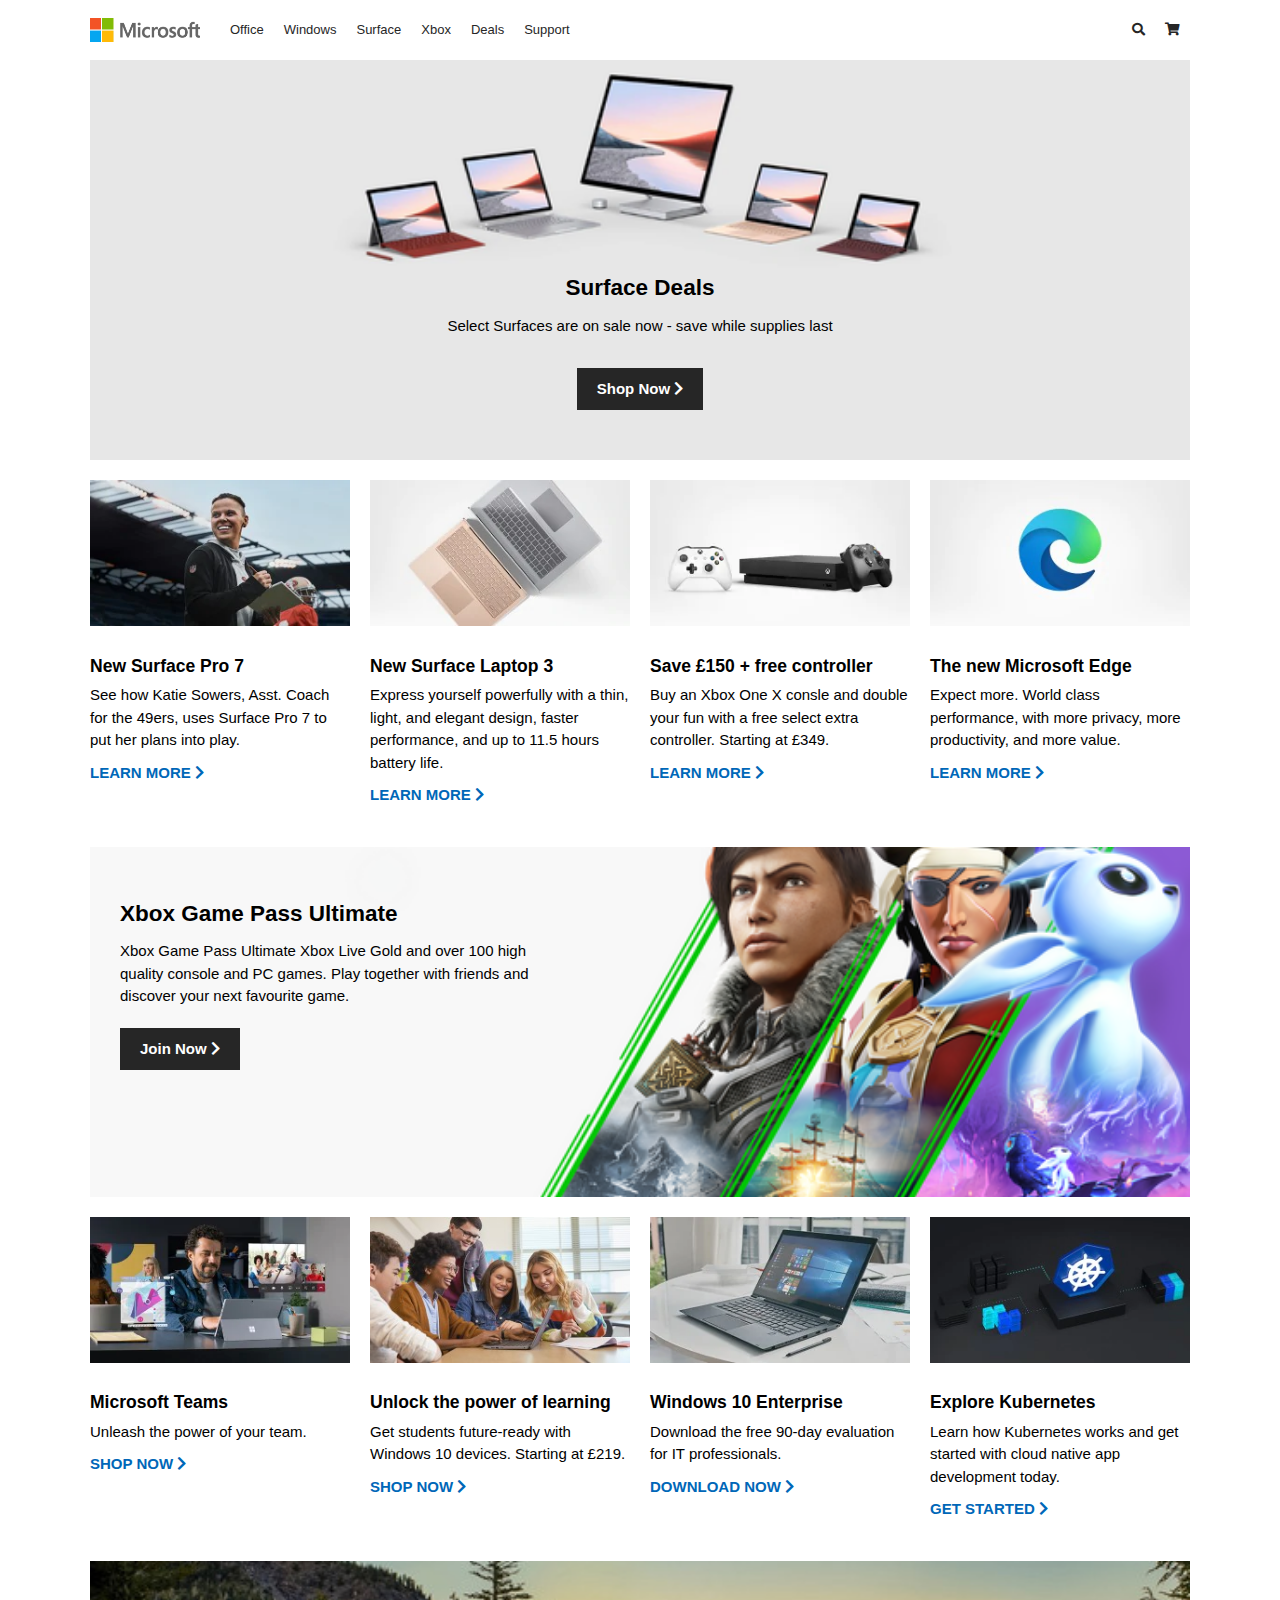
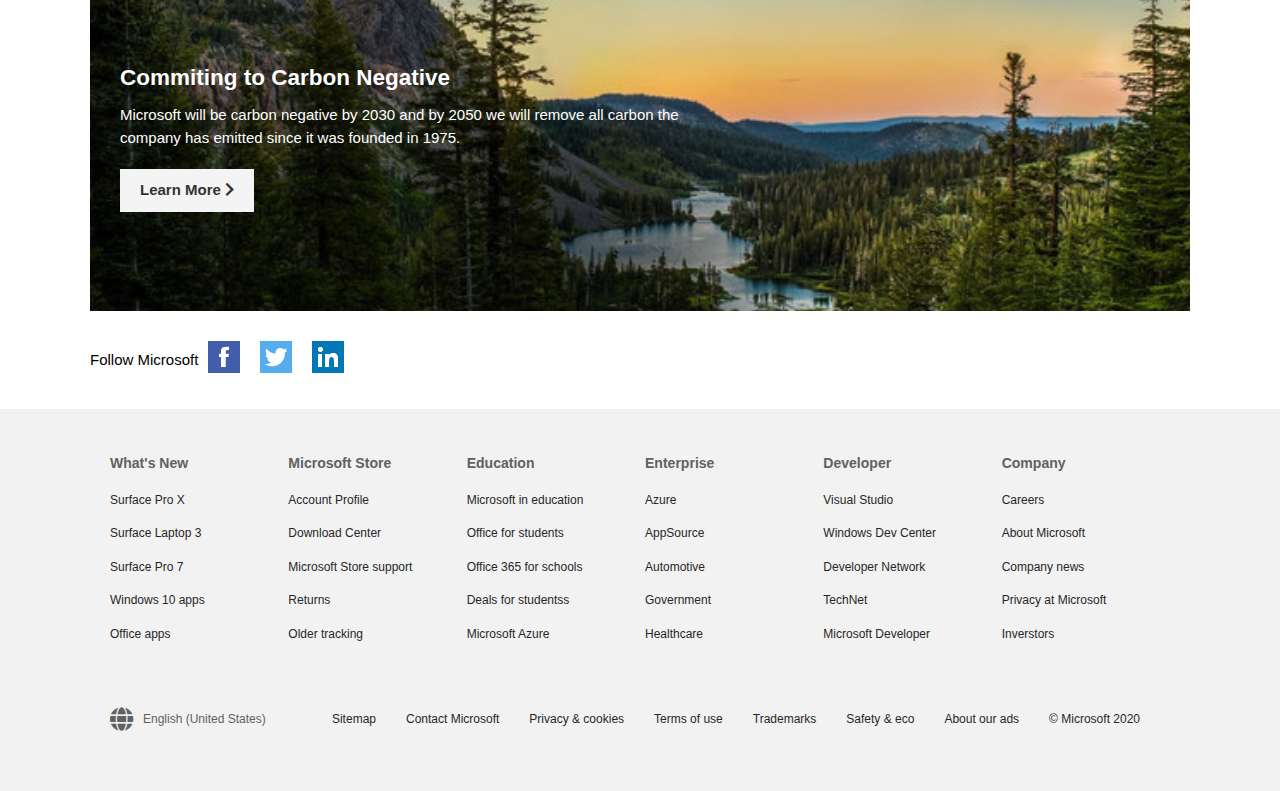
==== Templates/Microsoft_Homepage/index.html @ 9be08913 "added microsoft homepage template" ====
<!DOCTYPE html>
<html lang="en">
  <head>
    <meta charset="UTF-8" />
    <meta name="viewport" content="width=device-width, initial-scale=1.0" />
    <link
      rel="stylesheet"
      href="https://cdnjs.cloudflare.com/ajax/libs/font-awesome/5.12.1/css/all.min.css"
    />
    <link rel="stylesheet" href="styles/style.css" />
    
    <title>Microsoft Homepage Feb 2020</title>
  </head>
  <body>
    <div class="menu-btn">
        <i class="fas fa-bars fa-2x"></i>
    </div>

    <div class="container">
      <!-- Nav -->
      <nav class="main-nav">
        <img src="img/logo.png" alt="Microsoft" class="logo" />

        <ul class="main-menu">
          <li><a href="#">Office</a></li>
          <li><a href="#">Windows</a></li>
          <li><a href="#">Surface</a></li>
          <li><a href="#">Xbox</a></li>
          <li><a href="#">Deals</a></li>
          <li><a href="#">Support</a></li>
        </ul>

        <ul class="right-menu">
          <li>
            <a href="#">
              <i class="fas fa-search"></i>
            </a>
          </li>
          <li>
            <a href="#">
              <i class="fas fa-shopping-cart"></i>
            </a>
          </li>
        </ul>
      </nav>

      <!-- Showcase -->
      <header class="showcase">
        <h2>Surface Deals</h2>
        <p>Select Surfaces are on sale now - save while supplies last</p>
        <a href="#" class="btn"
          >Shop Now <i class="fas fa-chevron-right"></i
        ></a>
      </header>

      <!-- Home cards 1 -->
      <section class="home-cards">
        <div>
          <img src="./img/card1.png" alt="" />
          <h3>New Surface Pro 7</h3>
          <p>
            See how Katie Sowers, Asst. Coach for the 49ers, uses Surface Pro 7
            to put her plans into play.
          </p>
          <a href="#">Learn More <i class="fas fa-chevron-right"></i></a>
        </div>
        <div>
          <img src="./img/card2.png" alt="" />
          <h3>New Surface Laptop 3</h3>
          <p>
            Express yourself powerfully with a thin, light, and elegant design,
            faster performance, and up to 11.5 hours battery life.
          </p>
          <a href="#">Learn More <i class="fas fa-chevron-right"></i></a>
        </div>
        <div>
          <img src="./img/card3.png" alt="" />
          <h3>Save £150 + free controller</h3>
          <p>
            Buy an Xbox One X consle and double your fun with a free select
            extra controller. Starting at £349.
          </p>
          <a href="#">Learn More <i class="fas fa-chevron-right"></i></a>
        </div>
        <div>
          <img src="./img/card4.png" alt="" />
          <h3>The new Microsoft Edge</h3>
          <p>
            Expect more. World class performance, with more privacy, more
            productivity, and more value.
          </p>
          <a href="#">Learn More <i class="fas fa-chevron-right"></i></a>
        </div>
      </section>

      <!-- Xbox Feature -->
      <section class="xbox">
        <div class="content">
          <h2>Xbox Game Pass Ultimate</h2>
          <p>
            Xbox Game Pass Ultimate Xbox Live Gold and over 100 high quality
            console and PC games. Play together with friends and discover your
            next favourite game.
          </p>
          <a href="#" class="btn">
            Join Now <i class="fas fa-chevron-right"></i>
          </a>
        </div>
      </section>

      <!-- Home cards 2 -->
      <section class="home-cards">
        <div>
          <img src="./img/card5.png" alt="" />
          <h3>Microsoft Teams</h3>
          <p>Unleash the power of your team.</p>
          <a href="#">Shop Now <i class="fas fa-chevron-right"></i></a>
        </div>
        <div>
          <img src="./img/card6.jpg" alt="" />
          <h3>Unlock the power of learning</h3>
          <p>
            Get students future-ready with Windows 10 devices. Starting at £219.
          </p>
          <a href="#">Shop Now <i class="fas fa-chevron-right"></i></a>
        </div>
        <div>
          <img src="./img/card7.png" alt="" />
          <h3>Windows 10 Enterprise</h3>
          <p>Download the free 90-day evaluation for IT professionals.</p>
          <a href="#">Download Now <i class="fas fa-chevron-right"></i></a>
        </div>
        <div>
          <img src="./img/card8.png" alt="" />
          <h3>Explore Kubernetes</h3>
          <p>
            Learn how Kubernetes works and get started with cloud native app
            development today.
          </p>
          <a href="#">Get started <i class="fas fa-chevron-right"></i></a>
        </div>
      </section>

      <!-- Bottom feature -->
      <section class="carbon dark">
        <div class="content">
          <h2>Commiting to Carbon Negative</h2>
          <p>
            Microsoft will be carbon negative by 2030 and by 2050 we will remove
            all carbon the company has emitted since it was founded in 1975.
          </p>
          <a href="#" class="btn"
            >Learn More <i class="fas fa-chevron-right"></i
          ></a>
        </div>
      </section>

      <!-- Social links -->
      <section class="follow">
        <p>Follow Microsoft</p>
        <a href="https://facebook.com">
          <img src="./img/social-fb.png" alt="Facebook"
        /></a>
        <a href="https://twitter.com">
          <img src="./img/social-twitter.png" alt="Twitter"
        /></a>
        <a href="https://linkedin.com">
          <img src="./img/social-linkedin.png" alt="Linkedin"
        /></a>
      </section>
    </div>

    <!-- Links -->
    <section class="links">
      <div class="links-inner">
        <ul>
          <li><h3>What's New</h3></li>
          <li><a href="#">Surface Pro X</a></li>
          <li><a href="#">Surface Laptop 3</a></li>
          <li><a href="#">Surface Pro 7</a></li>
          <li><a href="#">Windows 10 apps</a></li>
          <li><a href="#">Office apps</a></li>
        </ul>
        <ul>
          <li><h3>Microsoft Store</h3></li>
          <li><a href="#">Account Profile</a></li>
          <li><a href="#">Download Center</a></li>
          <li><a href="#">Microsoft Store support</a></li>
          <li><a href="#">Returns</a></li>
          <li><a href="#">Older tracking</a></li>
        </ul>
        <ul>
          <li><h3>Education</h3></li>
          <li><a href="#">Microsoft in education</a></li>
          <li><a href="#">Office for students</a></li>
          <li><a href="#">Office 365 for schools</a></li>
          <li><a href="#">Deals for studentss</a></li>
          <li><a href="#">Microsoft Azure</a></li>
        </ul>
        <ul>
          <li><h3>Enterprise</h3></li>
          <li><a href="#">Azure</a></li>
          <li><a href="#">AppSource</a></li>
          <li><a href="#">Automotive</a></li>
          <li><a href="#">Government</a></li>
          <li><a href="#">Healthcare</a></li>
        </ul>
        <ul>
          <li><h3>Developer</h3></li>
          <li><a href="#">Visual Studio</a></li>
          <li><a href="#">Windows Dev Center</a></li>
          <li><a href="#">Developer Network</a></li>
          <li><a href="#">TechNet</a></li>
          <li><a href="#">Microsoft Developer</a></li>
        </ul>
        <ul>
          <li><h3>Company</h3></li>
          <li><a href="#">Careers</a></li>
          <li><a href="#">About Microsoft</a></li>
          <li><a href="#">Company news</a></li>
          <li><a href="#">Privacy at Microsoft</a></li>
          <li><a href="#">Inverstors</a></li>
        </ul>
      </div>
    </section>

    <!-- Footer -->
    <footer class="footer">
      <div class="footer-inner">
        <div><i class="fas fa-globe fa-2x"></i> English (United States)</div>
        <ul>
          <li><a href="#">Sitemap</a></li>
          <li><a href="#">Contact Microsoft</a></li>
          <li><a href="#">Privacy & cookies</a></li>
          <li><a href="#">Terms of use</a></li>
          <li><a href="#">Trademarks</a></li>
          <li><a href="#">Safety & eco</a></li>
          <li><a href="#">About our ads</a></li>
          <li><a href="#">&copy; Microsoft 2020</a></li>
        </ul>
      </div>
    </footer>
    <script src="scripts/script.js"></script>
  </body>
</html>
---- Templates/Microsoft_Homepage/styles/style.css ----
* {
  box-sizing: border-box;
  margin: 0;
  padding: 0;
}

body {
  font-family: "Segoe UI", Tahoma, Geneva, Verdana, sans-serif;
  background: #fff;
  color: #000;
  font-size: 15px;
  line-height: 1.5;
}

a {
  color: #262626;
  text-decoration: none;
}

ul {
  list-style: none;
}

.container {
  width: 90%;
  max-width: 1100px;
  margin: auto;
}

/* Nav */

.main-nav {
  display: flex;
  align-items: center;
  justify-content: space-between;
  height: 60px;
  padding: 20px 0;
  font-size: 13px;
}

.main-nav .logo {
  width: 110px;
}

.main-nav ul {
  display: flex;
}

.main-nav ul li {
  padding: 0 10px;
}

.main-nav ul li a {
  padding-bottom: 2px;
}

.main-nav ul li a:hover {
  border-bottom: 2px solid #262626;
}

.main-nav ul.main-menu {
  flex: 1;
  margin-left: 20px;
}

/* Button */

.menu-btn {
  cursor: pointer;
  position: absolute;
  top: 20px;
  right: 30px;
  z-index: 2;
  display: none;
}

.btn {
  cursor: pointer;
  display: inline-block;
  border: 0;
  font-weight: bold;
  padding: 10px 20px;
  background: #262626;
  color: #fff;
  font-size: 15px;
}

.btn:hover {
  opacity: 0.9;
}

.dark {
  color: #fff;
}

.dark .btn {
  background: #f4f4f4;
  color: #333;
}

/* Showcase */

.showcase {
  width: 100%;
  height: 400px;
  background: url("../img/slide1.png") no-repeat center center/cover;
  display: flex;
  flex-direction: column;
  align-items: center;
  text-align: center;
  justify-content: flex-end;
  padding-bottom: 50px;
  margin-bottom: 20px;
}

.showcase h2,
.showcase p {
  margin-bottom: 10px;
}

.showcase .btn {
  margin-top: 20px;
}

/* Home cards using grid */

.home-cards {
  display: grid;
  grid-template-columns: repeat(4, 1fr);
  grid-gap: 20px;
  margin-bottom: 40px;
}

.home-cards img {
  width: 100%;
  margin-bottom: 20px;
}

.home-cards h3 {
  margin-bottom: 5px;
}

.home-cards a {
  display: inline-block;
  padding-top: 10px;
  color: #0067b8;
  text-transform: uppercase;
  font-weight: bold;
}

.home-cards a:hover i {
  margin-left: 10px;
}

/* Xbox feature */

.xbox {
  width: 100%;
  height: 350px;
  background: url("../img/xbox.png") no-repeat center center/cover;
  margin-bottom: 20px;
}

.xbox .content {
  width: 40%;
  padding: 50px 0 0 30px;
}

.xbox p,
.carbon p {
  margin: 10px 0 20px;
}

/* Bottom feature */

.carbon {
  width: 100%;
  height: 350px;
  background: url("../img/carbon.jpg") no-repeat center center/cover;
}

.carbon .content {
  width: 55%;
  padding: 100px 0 0 30px;
}

/* Social links */

.follow {
  display: flex;
  align-items: center;
  justify-content: flex-start;
  margin: 30px 0 30px;
}

.follow * {
  margin-right: 10px;
}

/* Links */

.links {
  background: #f2f2f2;
  color: #616161;
  font-size: 12px;
  padding: 35px 0px;
}

.links-inner {
  max-width: 1100px;
  margin: 0 auto;
  padding: 0 20px;
  display: grid;
  grid-template-columns: repeat(6, 1fr);
  grid-gap: 10px;
  align-items: flex-start;
  justify-content: center;
}

.links li {
  line-height: 2.8;
}

/* Footer */
.footer {
  background: #f2f2f2;
  color: #616161;
  font-size: 12px;
  padding: 20px 0;
}

.footer-inner {
  max-width: 1100px;
  margin: 0 auto;
  padding: 0 20px 0 20px;
  display: flex;
  align-items: center;
  justify-content: space-between;
}

.footer div {
  margin-bottom: 20px;
  display: flex;
  align-items: center;
}

.footer div i {
  margin-right: 10px;
}

.footer ul {
  display: flex;
  flex-wrap: wrap;
}

.footer li {
  margin-right: 30px;
  margin-bottom: 20px;
}

/* Media Queries */

@media (max-width: 700px) {
  .menu-btn {
    display: block;
  }

  .menu-btn:hover {
    opacity: 0.5;
  }

  .main-nav ul.right-menu {
      margin-right: 50px;
  }

  .main-nav ul.main-menu {
      display: block;
      position: absolute;
      top: 0;
      left: 0;
      background: #f2f2f2;
      width: 50%;
      height: 100%;
      border-right: #ccc 1px solid;
      opacity: 0.9;
      padding: 30px;
      transform: translateX(-500px);
      transition: transform 0.5s ease-in-out;
  }

  .main-nav ul.main-menu li {
      padding: 10px;
      border-bottom: #ccc solid 1px;
      font-size: 14px;
  }

  .main-nav ul.main-menu li:last-child {
      border-bottom: 0;
  }

  .main-nav ul.main-menu.show {
    transform: translateX(-20px);
  }

  .home-cards {
    grid-template-columns: repeat(2, 1fr);
  }

  .xbox .content p {
    display: none;
  }

  .xbox .content h2 {
    margin-bottom: 20px;
  }

  .carbon .content {
    width: 85%;
  }

  .links .links-inner {
    grid-template-columns: repeat(2, 1fr);
  }
}

@media (max-width: 500px) {
  .home-cards {
    grid-template-columns: 1fr;
  }

  .links .links-inner {
    grid-template-columns: 1fr;
  }

  .links .links-inner ul {
    margin-bottom: 20px;
  }
}
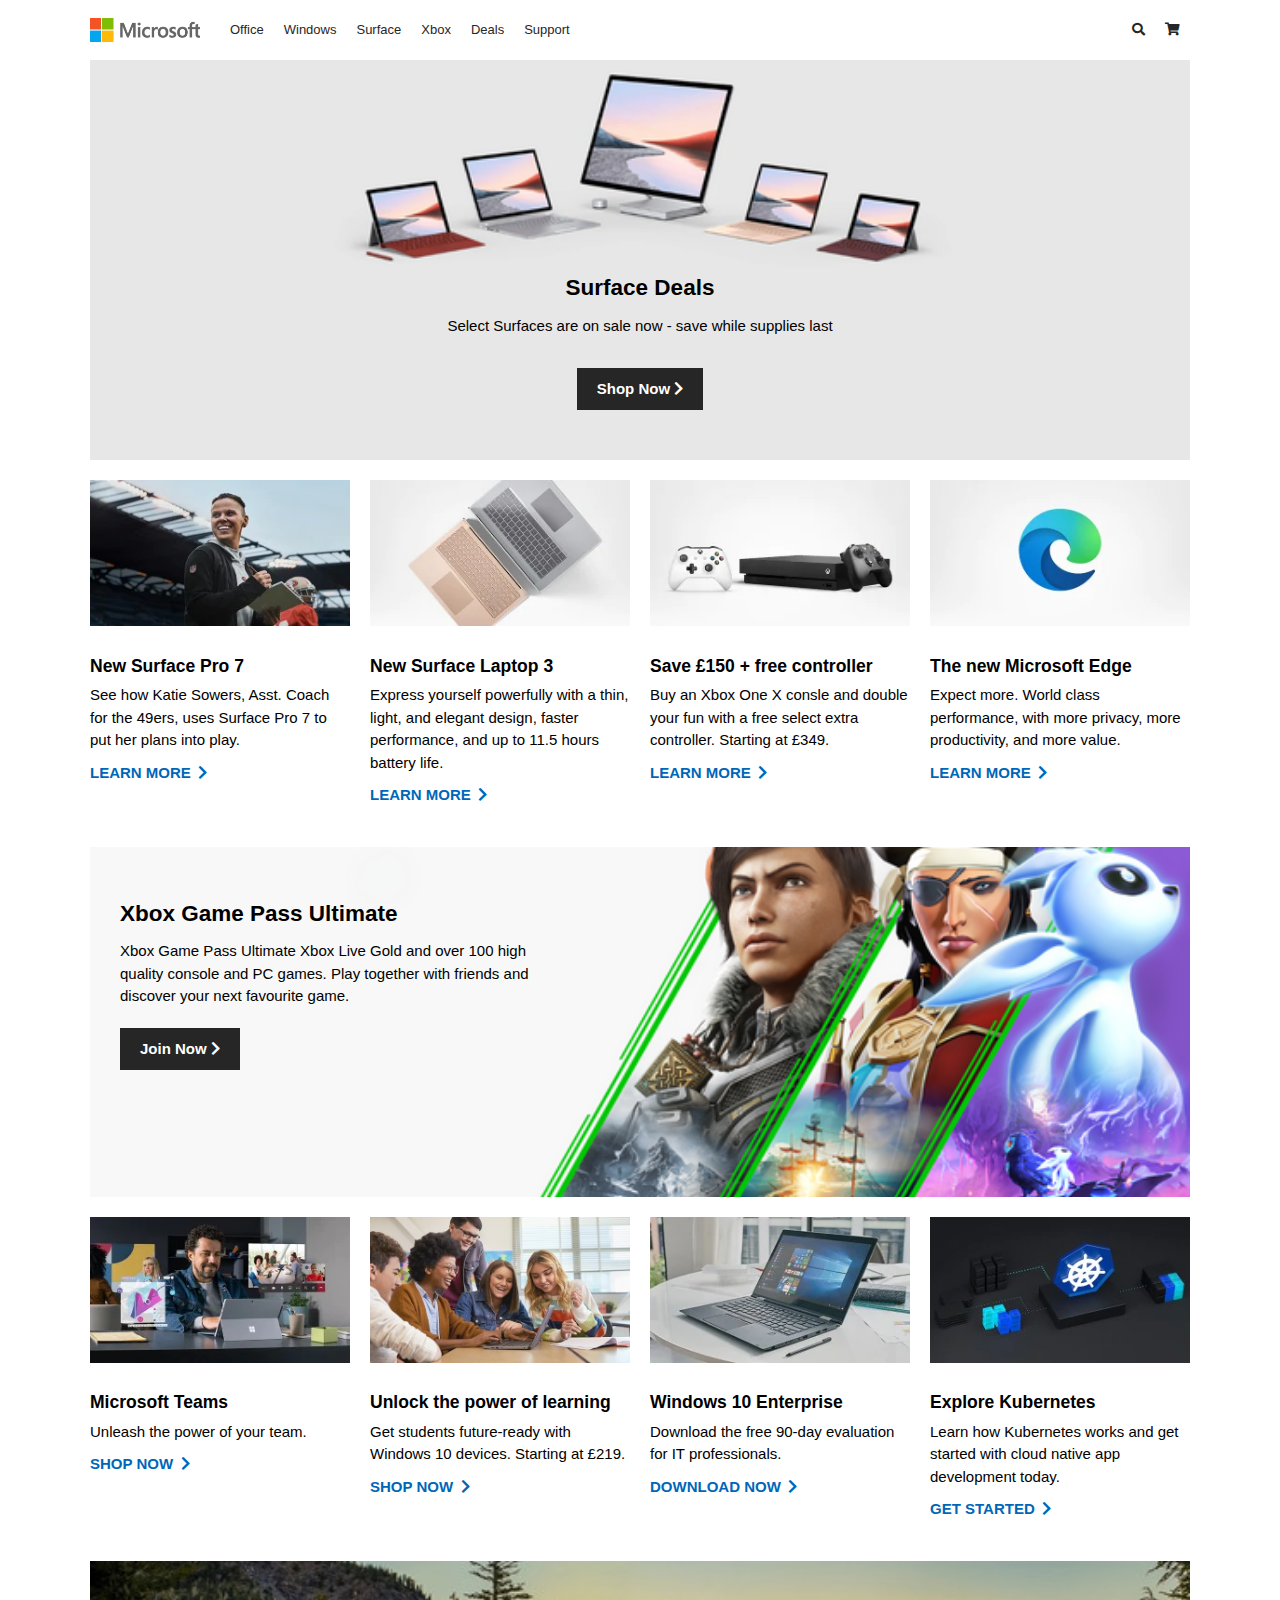
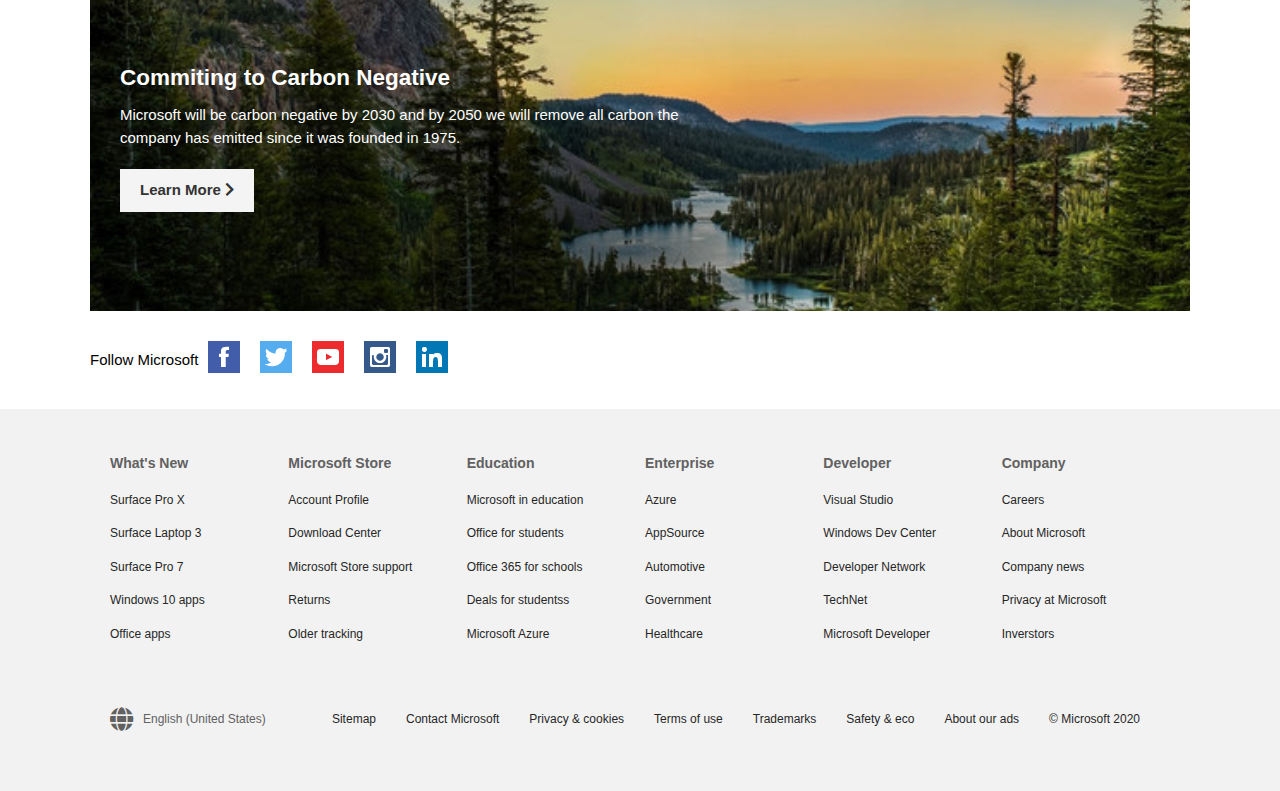
==== commit 88efa6bc: "cosmetic changes to ms site" ====
--- a/Templates/Microsoft_Homepage/index.html
+++ b/Templates/Microsoft_Homepage/index.html
@@ -62,7 +62,7 @@
             See how Katie Sowers, Asst. Coach for the 49ers, uses Surface Pro 7
             to put her plans into play.
           </p>
-          <a href="#">Learn More <i class="fas fa-chevron-right"></i></a>
+          <a href="#"><span class="link-text">Learn More</span><i class="fas fa-chevron-right"></i></a>
         </div>
         <div>
           <img src="./img/card2.png" alt="" />
@@ -71,7 +71,7 @@
             Express yourself powerfully with a thin, light, and elegant design,
             faster performance, and up to 11.5 hours battery life.
           </p>
-          <a href="#">Learn More <i class="fas fa-chevron-right"></i></a>
+          <a href="#"><span class="link-text">Learn More</span><i class="fas fa-chevron-right"></i></a>
         </div>
         <div>
           <img src="./img/card3.png" alt="" />
@@ -80,7 +80,7 @@
             Buy an Xbox One X consle and double your fun with a free select
             extra controller. Starting at £349.
           </p>
-          <a href="#">Learn More <i class="fas fa-chevron-right"></i></a>
+          <a href="#"><span class="link-text">Learn More</span><i class="fas fa-chevron-right"></i></a>
         </div>
         <div>
           <img src="./img/card4.png" alt="" />
@@ -89,7 +89,7 @@
             Expect more. World class performance, with more privacy, more
             productivity, and more value.
           </p>
-          <a href="#">Learn More <i class="fas fa-chevron-right"></i></a>
+          <a href="#"><span class="link-text">Learn More</span><i class="fas fa-chevron-right"></i></a>
         </div>
       </section>
 
@@ -114,7 +114,7 @@
           <img src="./img/card5.png" alt="" />
           <h3>Microsoft Teams</h3>
           <p>Unleash the power of your team.</p>
-          <a href="#">Shop Now <i class="fas fa-chevron-right"></i></a>
+          <a href="#"><span class="link-text">Shop Now</span><i class="fas fa-chevron-right"></i></a>
         </div>
         <div>
           <img src="./img/card6.jpg" alt="" />
@@ -122,13 +122,13 @@
           <p>
             Get students future-ready with Windows 10 devices. Starting at £219.
           </p>
-          <a href="#">Shop Now <i class="fas fa-chevron-right"></i></a>
+          <a href="#"><span class="link-text">Shop Now</span><i class="fas fa-chevron-right"></i></a>
         </div>
         <div>
           <img src="./img/card7.png" alt="" />
           <h3>Windows 10 Enterprise</h3>
           <p>Download the free 90-day evaluation for IT professionals.</p>
-          <a href="#">Download Now <i class="fas fa-chevron-right"></i></a>
+          <a href="#"><span class="link-text">Download Now</span><i class="fas fa-chevron-right"></i></a>
         </div>
         <div>
           <img src="./img/card8.png" alt="" />
@@ -137,7 +137,7 @@
             Learn how Kubernetes works and get started with cloud native app
             development today.
           </p>
-          <a href="#">Get started <i class="fas fa-chevron-right"></i></a>
+          <a href="#"><span class="link-text">Get Started</span><i class="fas fa-chevron-right"></i></a>
         </div>
       </section>
 
@@ -159,11 +159,17 @@
       <section class="follow">
         <p>Follow Microsoft</p>
         <a href="https://facebook.com">
-          <img src="./img/social-fb.png" alt="Facebook"
+          <img src="./img/facebook.png" alt="Facebook"
         /></a>
         <a href="https://twitter.com">
-          <img src="./img/social-twitter.png" alt="Twitter"
+          <img src="./img/twitter.png" alt="Twitter"
         /></a>
+        <a href="https://youtube.com">
+            <img src="./img/youtube.png" alt="Linkedin"
+          /></a>
+          <a href="https://instagram.com">
+            <img src="./img/instagram.png" alt="Linkedin"
+          /></a>
         <a href="https://linkedin.com">
           <img src="./img/social-linkedin.png" alt="Linkedin"
         /></a>
--- a/Templates/Microsoft_Homepage/styles/style.css
+++ b/Templates/Microsoft_Homepage/styles/style.css
@@ -148,8 +148,19 @@
   font-weight: bold;
 }
 
+.home-cards a i {
+    transition: transform 0.5s ease-in-out;
+    transform: translateX(0px);
+    margin-left: 0.5em;
+  }
+
+  .home-cards .link-text:hover {
+    border-bottom: 2px solid #262626;
+}  
+  
 .home-cards a:hover i {
-  margin-left: 10px;
+  transition: transform 0.5s ease-in-out;
+  transform: translateX(10px);
 }
 
 /* Xbox feature */
